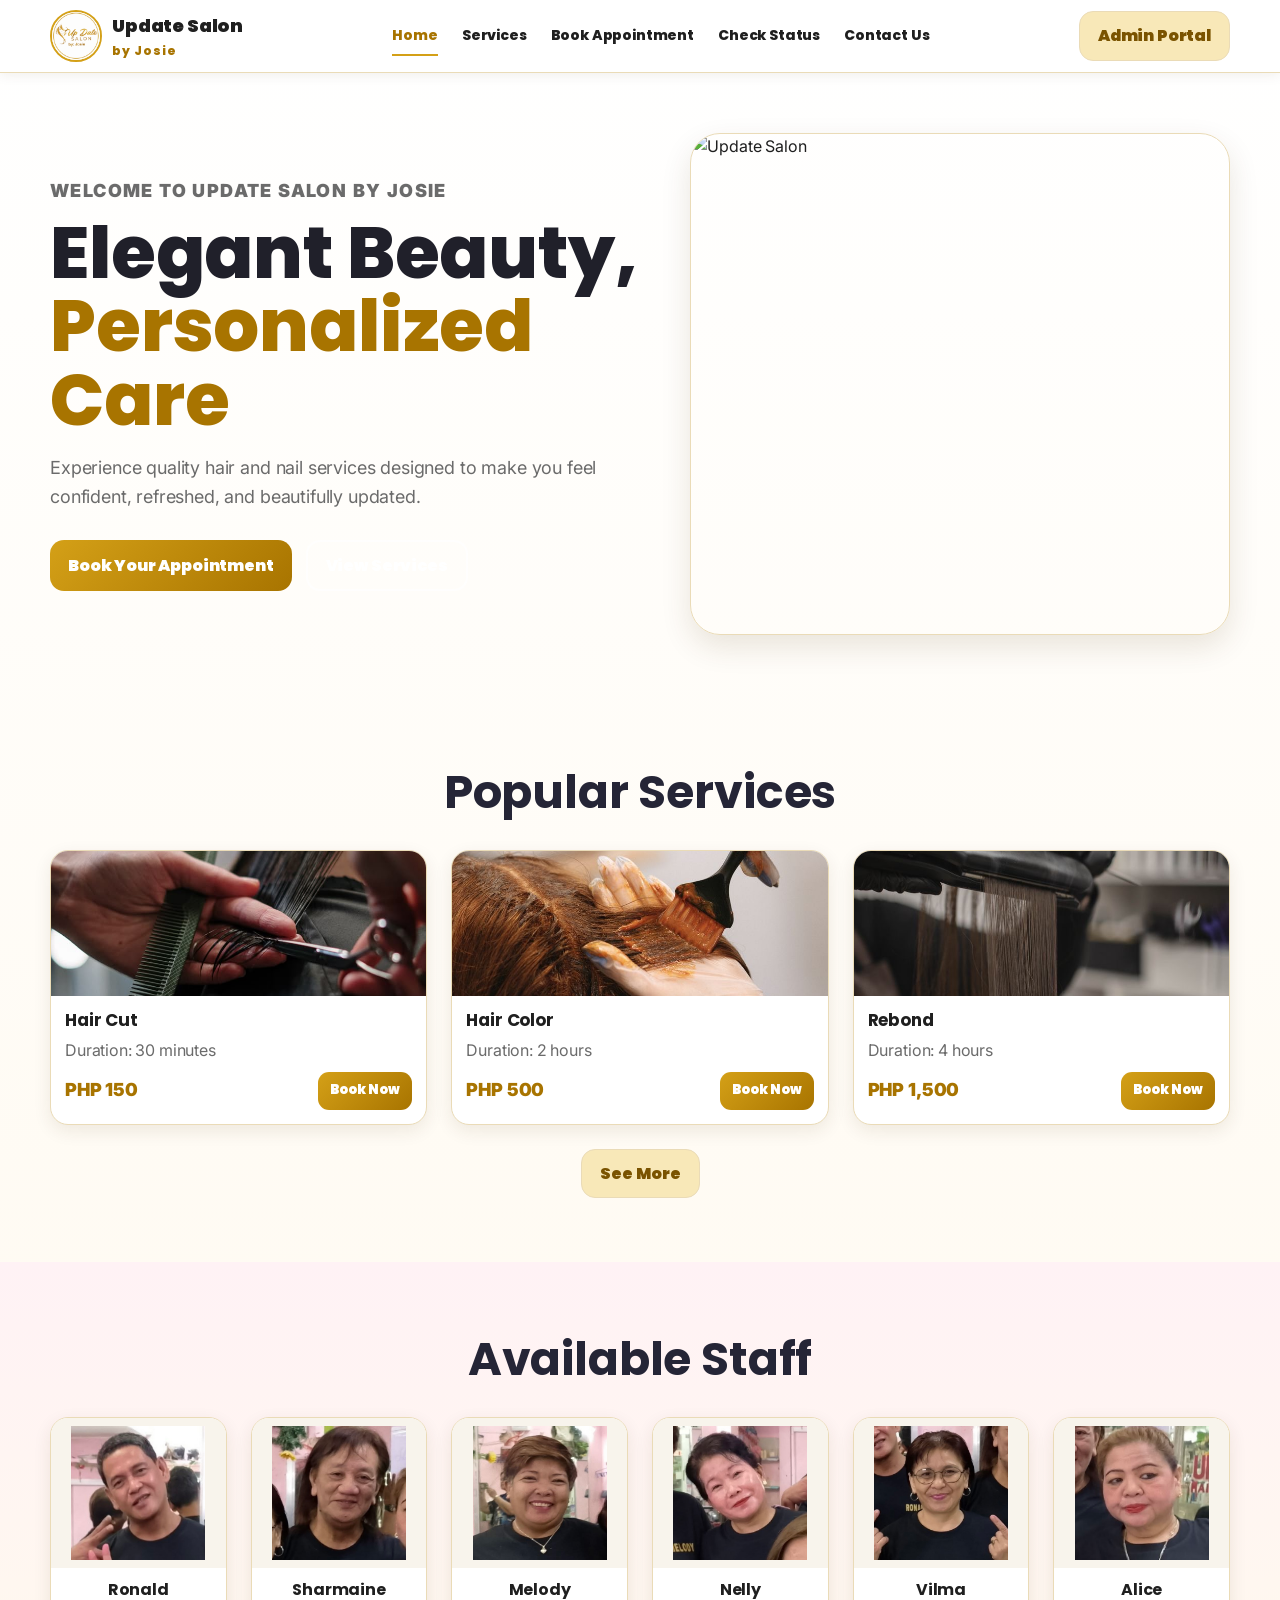
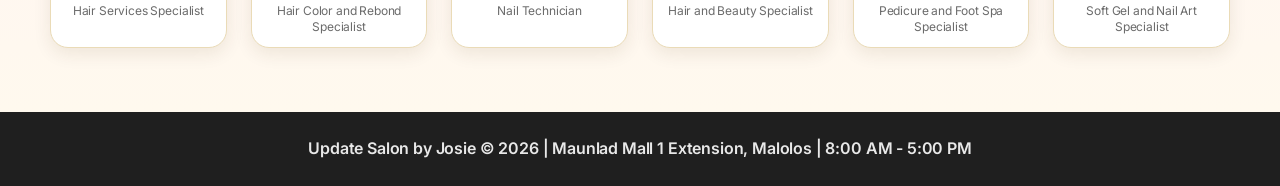
==== index.html @ e3f99de2 "Add appointment management and records management pages, implement service listing and booking funct" ====
<!DOCTYPE html>
<html lang="en">
<head>
    <meta charset="UTF-8">
    <meta name="viewport" content="width=device-width, initial-scale=1.0">
    <title>Home | UpdateSys</title>

    <link rel="preconnect" href="https://fonts.googleapis.com">
    <link rel="preconnect" href="https://fonts.gstatic.com" crossorigin>
    <link href="https://fonts.googleapis.com/css2?family=Inter:wght@400;500;600;700&family=Poppins:wght@500;600;700;800&display=swap" rel="stylesheet">
    <link rel="stylesheet" href="css/style.css">
</head>
<body data-page="home">

<header class="navbar">
    <div class="container nav-inner">
        <a class="brand" href="index.html">
            <img class="logo" src="images/logo.jpg" alt="Update Salon Logo">
            <span>Update Salon <small>by Josie</small></span>
        </a>

        <button class="menu-toggle" onclick="toggleMenu()">☰</button>

        <nav class="nav-links" id="mainNav">
            <a href="index.html" data-page="home">Home</a>
            <a href="services.html" data-page="services">Services</a>
            <a href="booking.html" data-page="booking">Book Appointment</a>
            <a href="check-status.html" data-page="status">Check Status</a>
            <a href="contact.html" data-page="contact">Contact Us</a>
            <a class="admin-mobile" href="admin-login.html">Admin Portal</a>
        </nav>

        <div class="nav-actions">
            <a class="btn btn-light" href="admin-login.html">Admin Portal</a>
        </div>
    </div>
</header>


<section class="hero">
    <div class="container hero-grid">
        <div class="hero-content">
            <p class="eyebrow">Welcome to Update Salon by Josie</p>
            <h1>Elegant Beauty, <span class="gold">Personalized Care</span></h1>
            <p>Experience quality hair and nail services designed to make you feel confident, refreshed, and beautifully updated.</p>
            <div class="hero-actions">
                <a class="btn btn-primary" href="booking.html">Book Your Appointment</a>
                <a class="btn btn-outline" href="services.html">View Services</a>
            </div>
        </div>
        <div class="hero-image-wrap">
            <img class="hero-img" src="images/salon.jpg" alt="Update Salon">
        </div>
    </div>
</section>

<section class="section">
    <div class="container">
        <div class="section-title">
            <span>What We Offer</span>
            <h2>Popular Services</h2>
        </div>
        <div id="homeServices" class="grid grid-3"></div>
        <div class="center-actions">
            <button type="button" id="homeServicesToggle" class="btn btn-light" onclick="toggleHomeServices()">See More</button>
        </div>
    </div>
</section>

<section class="section soft-bg">
    <div class="container">
        <div class="section-title">
            <span>Our Team</span>
            <h2>Available Staff</h2>
        </div>
        <div id="homeStaff" class="grid grid-3"></div>
    </div>
</section>


<footer class="footer">
    <div class="container footer-simple">
        <p>Update Salon by Josie &copy; 2026 | Maunlad Mall 1 Extension, Malolos | 8:00 AM - 5:00 PM</p>
    </div>
</footer>

<script src="js/app.js"></script>
</body>
</html>
---- css/style.css ----
:root {
    --gold: #D4A017;
    --dark-gold: #A87400;
    --deep-gold: #7A5300;
    --light-gold: #F8E8B8;
    --cream: #FFF9EE;
    --blush: #FFF2F5;
    --rose: #B85C74;
    --white: #ffffff;
    --dark: #1f1f1f;
    --muted: #6b6b6b;
    --border: #eadbb7;
    --shadow: 0 12px 30px rgba(72, 47, 4, .12);
    --soft-shadow: 0 6px 18px rgba(72, 47, 4, .09);
    --pending-bg: #fff3cd;
    --pending-text: #856404;
    --approved-bg: #d4edda;
    --approved-text: #155724;
    --cancelled-bg: #f8d7da;
    --cancelled-text: #721c24;
    --completed-bg: #d7ecff;
    --completed-text: #084298;
}

* {
    box-sizing: border-box;
    margin: 0;
    padding: 0;
}

html {
    scroll-behavior: smooth;
}

body {
    min-height: 100vh;
    font-family: "Segoe UI", Arial, sans-serif;
    color: var(--dark);
    background: linear-gradient(180deg, #fff 0%, var(--cream) 100%);
    line-height: 1.6;
    overflow-x: hidden;
}

a {
    color: inherit;
    text-decoration: none;
}

img {
    display: block;
    max-width: 100%;
}

button,
input,
select,
textarea {
    font: inherit;
}

button {
    cursor: pointer;
}

.container {
    width: min(1180px, calc(100% - 32px));
    margin: auto;
}

.narrow {
    width: min(780px, calc(100% - 32px));
}

.navbar {
    position: sticky;
    top: 0;
    z-index: 100;
    background: rgba(255, 255, 255, .97);
    border-bottom: 1px solid var(--border);
    box-shadow: 0 2px 12px rgba(72, 47, 4, .08);
    backdrop-filter: blur(8px);
}

.nav-inner {
    display: flex;
    align-items: center;
    justify-content: space-between;
    gap: 22px;
    padding: 10px 0;
}

.brand {
    display: flex;
    align-items: center;
    gap: 10px;
    font-weight: 900;
    font-size: 18px;
    color: var(--dark);
    min-width: max-content;
}

.logo {
    width: 52px;
    height: 52px;
    border-radius: 50%;
    object-fit: cover;
    border: 2px solid var(--gold);
    background: var(--white);
}

.brand small {
    display: block;
    color: var(--dark-gold);
    font-size: 12px;
    font-weight: 800;
    letter-spacing: 1px;
}

.nav-links {
    display: flex;
    align-items: center;
    justify-content: center;
    flex-wrap: wrap;
    gap: 24px;
    font-size: 14px;
    font-weight: 800;
}

.nav-links a {
    padding: 8px 0;
    border-bottom: 2px solid transparent;
}

.nav-links a.active,
.nav-links a:hover {
    color: var(--dark-gold);
    border-bottom-color: var(--gold);
}

.admin-mobile,
.menu-toggle {
    display: none;
}

.btn {
    display: inline-flex;
    align-items: center;
    justify-content: center;
    gap: 8px;
    min-height: 44px;
    border: none;
    border-radius: 14px;
    padding: 11px 18px;
    font-weight: 900;
    transition: .2s ease;
    white-space: nowrap;
}

.btn:hover {
    transform: translateY(-1px);
    box-shadow: var(--soft-shadow);
}

.btn-primary {
    color: var(--white);
    background: linear-gradient(135deg, var(--gold), var(--dark-gold));
}

.btn-light {
    color: var(--deep-gold);
    background: var(--light-gold);
    border: 1px solid var(--border);
}

.btn-outline {
    color: var(--white);
    background: transparent;
    border: 2px solid rgba(255,255,255,.75);
}

.full-btn {
    width: 100%;
}

.hero {
    padding: clamp(36px, 6vw, 60px) 0;
}

.hero-grid {
    display: grid;
    grid-template-columns: minmax(0, 1.05fr) minmax(320px, .95fr);
    align-items: center;
    gap: clamp(24px, 4vw, 44px);
}

.hero-content h1 {
    font-size: clamp(40px, 6vw, 72px);
    line-height: 1.02;
    margin: 10px 0 18px;
}

.gold {
    color: var(--dark-gold);
}

.hero-content p {
    color: var(--muted);
    font-size: clamp(16px, 2vw, 18px);
    max-width: 620px;
}

.hero-actions {
    margin-top: 28px;
    display: flex;
    flex-wrap: wrap;
    gap: 14px;
}

.hero-image-wrap {
    border-radius: 30px;
    overflow: hidden;
    box-shadow: var(--shadow);
    border: 1px solid var(--border);
}

.hero-img {
    width: 100%;
    height: clamp(280px, 42vw, 500px);
    object-fit: cover;
}

.eyebrow {
    color: var(--dark-gold);
    font-weight: 900;
    text-transform: uppercase;
    letter-spacing: 1.4px;
    font-size: 13px;
}

.section {
    padding: clamp(42px, 6vw, 64px) 0;
}

.soft-bg {
    background: linear-gradient(180deg, var(--blush), var(--cream));
}

.section-title {
    text-align: center;
    margin-bottom: 32px;
}

.section-title.left {
    text-align: left;
}

.section-title.no-margin {
    margin-bottom: 18px;
}

.section-title h2,
.page-header h1 {
    font-size: clamp(30px, 4vw, 46px);
    line-height: 1.1;
    margin: 8px 0;
}

.section-title p,
.page-header p,
.muted {
    color: var(--muted);
}

.page-header {
    padding: clamp(38px, 6vw, 58px) 0;
    background: linear-gradient(135deg, var(--cream), var(--light-gold));
    border-bottom: 1px solid var(--border);
}

.grid {
    display: grid;
    gap: clamp(16px, 2.5vw, 24px);
}

.grid-3 {
    grid-template-columns: repeat(3, minmax(0, 1fr));
}

.grid-4 {
    grid-template-columns: repeat(4, minmax(0, 1fr));
}

.compact-grid {
    gap: 16px;
}

.card,
.service-card,
.staff-card {
    background: var(--white);
    border: 1px solid var(--border);
    border-radius: 24px;
    box-shadow: var(--soft-shadow);
}

.service-card,
.staff-card {
    overflow: hidden;
    display: flex;
    flex-direction: column;
    min-height: 100%;
}

.service-card img,
.staff-card img {
    width: 100%;
    height: clamp(180px, 24vw, 220px);
    object-fit: cover;
    background: #f5f5f5;
}

.staff-card img {
    height: clamp(210px, 28vw, 250px);
    object-position: center top;
}

.card-body {
    padding: 18px;
    display: flex;
    flex-direction: column;
    gap: 8px;
    flex: 1;
}

.card-body h3 {
    font-size: 20px;
    line-height: 1.2;
}

.price-row {
    display: flex;
    justify-content: space-between;
    align-items: center;
    gap: 12px;
    margin-top: auto;
}

.price {
    font-size: 22px;
    font-weight: 900;
    color: var(--dark-gold);
}

.center-actions {
    display: flex;
    justify-content: center;
    margin-top: 24px;
}

.tag {
    display: inline-flex;
    width: max-content;
    padding: 5px 10px;
    border-radius: 999px;
    font-size: 12px;
    font-weight: 800;
    color: var(--deep-gold);
    background: var(--light-gold);
}

.info-panel {
    display: flex;
    justify-content: space-between;
    align-items: center;
    gap: 24px;
    padding: 28px;
    border-radius: 26px;
    background: var(--white);
    box-shadow: var(--soft-shadow);
    border: 1px solid var(--border);
}

.footer {
    padding: 24px 0;
    color: #fff;
    background: #1f1f1f;
}

.footer-simple {
    text-align: center;
}

.footer-simple p {
    margin: 0;
    color: #e8e8e8;
    font-weight: 600;
}

.footer-grid {
    display: grid;
    grid-template-columns: repeat(auto-fit, minmax(min(100%, 210px), 1fr));
    gap: 24px;
}

.footer h2,
.footer h3 {
    margin-bottom: 10px;
}

.footer p,
.footer a {
    color: #e8e8e8;
}

.booking-layout {
    display: grid;
    grid-template-columns: 1fr;
    gap: 24px;
}

.booking-form {
    padding: clamp(18px, 3vw, 28px);
}

.form-step {
    padding: 24px 0;
    border-bottom: 1px solid var(--border);
}

.form-step:first-child {
    padding-top: 0;
}

.form-step:last-of-type {
    border-bottom: none;
}

.step-title {
    display: flex;
    gap: 14px;
    align-items: flex-start;
    margin-bottom: 18px;
}

.step-title span {
    display: grid;
    place-items: center;
    flex: 0 0 38px;
    width: 38px;
    height: 38px;
    color: #fff;
    font-weight: 900;
    border-radius: 50%;
    background: var(--dark-gold);
}

.step-title h2 {
    line-height: 1.2;
}

.step-title p {
    color: var(--muted);
}

.form-grid {
    display: grid;
    grid-template-columns: repeat(2, minmax(0, 1fr));
    gap: 18px;
}

.form-group {
    display: flex;
    flex-direction: column;
    gap: 7px;
    margin-bottom: 16px;
}

.form-group.full {
    grid-column: 1 / -1;
}

.sr-only-field {
    position: absolute;
    width: 1px;
    height: 1px;
    margin: -1px;
    padding: 0;
    overflow: hidden;
    clip: rect(0 0 0 0);
    white-space: nowrap;
    border: 0;
}

.service-form-grid {
    grid-template-columns: minmax(220px, 320px);
}

label {
    font-weight: 800;
}

input,
select,
textarea {
    width: 100%;
    border: 1px solid var(--border);
    border-radius: 14px;
    padding: 13px 14px;
    background: #fff;
    outline: none;
}

textarea {
    min-height: 130px;
    resize: vertical;
}

input:focus,
select:focus,
textarea:focus {
    border-color: var(--gold);
    box-shadow: 0 0 0 4px rgba(212, 160, 23, .18);
}

.staff-choice-header {
    display: flex;
    align-items: center;
    justify-content: space-between;
    gap: 16px;
    margin-bottom: 18px;
    padding: 14px;
    border-radius: 16px;
    background: var(--cream);
    border: 1px solid var(--border);
}

.staff-option {
    border: 2px solid transparent;
    transition: .2s ease;
    cursor: pointer;
}

.service-choice-grid {
    margin-top: 12px;
}

.service-option {
    border: 2px solid transparent;
    transition: .2s ease;
    cursor: pointer;
}

.service-option:hover,
.service-option.selected,
.staff-option:hover,
.staff-option.selected {
    border-color: var(--gold);
    transform: translateY(-2px);
}

.service-option.selected,
.staff-option.selected {
    box-shadow: 0 0 0 4px rgba(212, 160, 23, .16), var(--soft-shadow);
}

.staff-option .card-body {
    align-items: center;
    text-align: center;
}

.service-option img {
    height: 180px;
}

.staff-option img {
    height: 210px;
}

.payment-options {
    display: grid;
    grid-template-columns: repeat(2, minmax(0, 1fr));
    gap: 14px;
    margin-bottom: 18px;
}

.payment-card {
    display: flex;
    flex-direction: column;
    gap: 6px;
    padding: 18px;
    border: 1px solid var(--border);
    border-radius: 18px;
    background: var(--cream);
}

.payment-card span {
    font-size: 18px;
    font-weight: 900;
}

.payment-card small {
    color: var(--muted);
}

.upload-hint {
    color: var(--muted);
    font-size: 13px;
}

.payment-card:has(input:checked) {
    border-color: var(--gold);
    box-shadow: 0 0 0 4px rgba(212, 160, 23, .16);
    background: var(--white);
}

.gcash-reference[hidden] {
    display: none;
}

.proof-preview {
    margin-top: 20px;
}

.proof-grid {
    display: grid;
    grid-template-columns: repeat(auto-fit, minmax(min(100%, 180px), 1fr));
    gap: 14px;
    margin-top: 12px;
}

.proof-grid img {
    width: 100%;
    height: 220px;
    object-fit: cover;
    border-radius: 16px;
    border: 1px solid var(--border);
}

.summary-box {
    padding: 18px;
    border-radius: 18px;
    background: var(--cream);
    border: 1px solid var(--border);
}

.summary-row {
    display: flex;
    justify-content: space-between;
    gap: 14px;
    padding: 10px 0;
    border-bottom: 1px dashed var(--border);
}

.summary-row:last-child {
    border-bottom: none;
}

.form-actions {
    display: flex;
    justify-content: flex-end;
    gap: 12px;
    flex-wrap: wrap;
    margin-top: 20px;
}

.form-actions.center {
    justify-content: center;
}

.confirmation-card {
    padding: 36px;
    text-align: center;
}

.big-icon {
    width: 70px;
    height: 70px;
    margin: 0 auto 16px;
    display: grid;
    place-items: center;
    color: #fff;
    font-size: 38px;
    font-weight: 900;
    background: var(--dark-gold);
    border-radius: 50%;
}

.text-pending {
    color: var(--pending-text);
}

.contact-grid {
    display: grid;
    grid-template-columns: repeat(auto-fit, minmax(min(100%, 320px), 1fr));
    gap: 28px;
    align-items: start;
}

.contact-grid .card,
.table-wrap,
.admin-section,
.owner-card {
    padding: 24px;
}

.credentials-section {
    margin-bottom: 24px;
}

.credentials-form {
    margin-top: 18px;
}

.credentials-message {
    margin-right: auto;
    font-weight: 800;
}

.success-message {
    color: var(--approved-text);
}

.error-message {
    color: var(--cancelled-text);
}

.login-page {
    min-height: 100vh;
    display: grid;
    place-items: center;
    padding: 24px;
    background: linear-gradient(135deg, var(--cream), var(--light-gold));
}

.login-card {
    width: min(420px, 100%);
    padding: 32px;
    text-align: left;
}

.login-logo {
    width: 88px;
    height: 88px;
    border-radius: 50%;
    object-fit: cover;
    border: 2px solid var(--gold);
    margin: 0 auto 14px;
}

.login-card h1,
.login-card > p {
    text-align: center;
}

.login-home-btn {
    margin-top: 12px;
}

.small-text {
    font-size: 13px;
    margin-top: 14px;
}

.sidebar-layout {
    display: grid;
    grid-template-columns: minmax(240px, 280px) minmax(0, 1fr);
    min-height: 100vh;
}

.sidebar {
    position: sticky;
    top: 0;
    height: 100vh;
    padding: 24px;
    color: #fff;
    background: #1f1f1f;
    overflow-y: auto;
}

.admin-brand {
    color: #fff;
    margin-bottom: 28px;
}

.side-menu {
    display: flex;
    flex-direction: column;
    gap: 10px;
}

.side-menu a {
    padding: 13px 14px;
    border-radius: 14px;
    color: #eee;
    font-weight: 800;
}

.side-menu a:hover {
    color: #1f1f1f;
    background: var(--light-gold);
}

.admin-main {
    padding: clamp(20px, 3vw, 32px);
    overflow-x: hidden;
}

.admin-top {
    display: flex;
    justify-content: space-between;
    align-items: flex-start;
    gap: 24px;
    margin-bottom: 24px;
}

.dashboard-cards {
    display: grid;
    grid-template-columns: repeat(auto-fit, minmax(min(100%, 180px), 1fr));
    gap: 18px;
    margin-bottom: 24px;
}

.stat {
    padding: 22px;
}

.stat p {
    color: var(--muted);
    font-weight: 800;
}

.stat h3 {
    font-size: 34px;
    color: var(--dark-gold);
}

.payment-stat small {
    display: block;
    margin-top: 4px;
    color: var(--muted);
    font-weight: 700;
}

.tools-bar {
    display: flex;
    gap: 12px;
    align-items: center;
    flex-wrap: wrap;
    margin: 18px 0;
}

.tools-bar input,
.tools-bar select {
    max-width: 320px;
}

.status-legend {
    display: flex;
    flex-wrap: wrap;
    gap: 10px;
    margin-bottom: 16px;
}

.table-wrap {
    overflow-x: auto;
    margin-top: 22px;
    -webkit-overflow-scrolling: touch;
}

table {
    width: 100%;
    min-width: 850px;
    border-collapse: collapse;
    background: var(--white);
}

th,
td {
    padding: 14px;
    text-align: left;
    vertical-align: middle;
    border-bottom: 1px solid #eee;
}

th {
    color: var(--deep-gold);
    background: var(--cream);
    font-size: 14px;
    white-space: nowrap;
}

td {
    font-size: 14px;
}

.action-group {
    display: flex;
    flex-wrap: wrap;
    gap: 8px;
}

.mini-btn {
    border: none;
    padding: 8px 10px;
    border-radius: 10px;
    font-weight: 800;
    font-size: 12px;
}

.mini-btn.approve {
    color: var(--approved-text);
    background: var(--approved-bg);
}

.mini-btn.cancel {
    color: var(--cancelled-text);
    background: var(--cancelled-bg);
}

.mini-btn.complete {
    color: var(--completed-text);
    background: var(--completed-bg);
}

.mini-btn.delete {
    color: #fff;
    background: #333;
}

.status {
    display: inline-flex;
    align-items: center;
    justify-content: center;
    min-width: 92px;
    padding: 7px 12px;
    border-radius: 999px;
    font-weight: 900;
    font-size: 12px;
    white-space: nowrap;
}

.status.pending {
    color: var(--pending-text);
    background: var(--pending-bg);
}

.status.approved {
    color: var(--approved-text);
    background: var(--approved-bg);
}

.status.cancelled {
    color: var(--cancelled-text);
    background: var(--cancelled-bg);
}

.status.completed {
    color: var(--completed-text);
    background: var(--completed-bg);
}

.proof-thumb {
    width: 70px;
    height: 70px;
    border-radius: 12px;
    object-fit: cover;
    border: 1px solid var(--border);
}

.proof-preview-button {
    border: none;
    padding: 0;
    background: transparent;
    border-radius: 12px;
}

.proof-preview-button:hover .proof-thumb {
    border-color: var(--gold);
    box-shadow: 0 0 0 4px rgba(212, 160, 23, .16);
}

.proof-file-link {
    display: inline-flex;
    align-items: center;
    min-height: 34px;
    padding: 7px 10px;
    border-radius: 10px;
    color: var(--deep-gold);
    background: var(--light-gold);
    border: 1px solid var(--border);
    font-weight: 900;
    font-size: 12px;
}

.modal-open {
    overflow: hidden;
}

.modal-overlay {
    position: fixed;
    inset: 0;
    z-index: 1000;
    display: grid;
    place-items: center;
    padding: 24px;
    background: rgba(31, 31, 31, .72);
}

.modal-overlay[hidden] {
    display: none;
}

.modal-content {
    width: min(900px, 96vw);
    max-height: 92vh;
    overflow: hidden;
    border-radius: 18px;
    background: var(--white);
    border: 1px solid var(--border);
    box-shadow: var(--shadow);
}

.modal-header {
    display: flex;
    justify-content: space-between;
    gap: 18px;
    align-items: flex-start;
    padding: 18px 20px;
    border-bottom: 1px solid var(--border);
}

.modal-header h2 {
    line-height: 1.2;
}

.modal-close {
    display: grid;
    place-items: center;
    flex: 0 0 40px;
    width: 40px;
    height: 40px;
    border: 1px solid var(--border);
    border-radius: 50%;
    color: var(--deep-gold);
    background: var(--light-gold);
    font-size: 26px;
    line-height: 1;
}

.proof-modal-image {
    width: 100%;
    max-height: calc(92vh - 96px);
    object-fit: contain;
    background: #f5f5f5;
}

.empty-state {
    color: var(--muted);
    text-align: center;
    padding: 28px !important;
}

@media (max-width: 1024px) {
    .grid-4 {
        grid-template-columns: repeat(2, minmax(0, 1fr));
    }

    .grid-3 {
        grid-template-columns: repeat(2, minmax(0, 1fr));
    }

    .hero-grid,
    .contact-grid {
        grid-template-columns: 1fr;
    }

    .hero-img {
        height: 360px;
    }

    .sidebar-layout {
        grid-template-columns: 1fr;
    }

    .sidebar {
        position: static;
        height: auto;
    }

    .side-menu {
        flex-direction: row;
        flex-wrap: wrap;
    }
}

@media (max-width: 760px) {
    .container,
    .narrow {
        width: min(100% - 24px, 1180px);
    }

    .nav-inner {
        align-items: flex-start;
    }

    .menu-toggle {
        display: inline-flex;
        border: none;
        background: var(--light-gold);
        color: var(--deep-gold);
        padding: 10px 13px;
        border-radius: 12px;
        font-weight: 900;
        margin-left: auto;
    }

    .nav-links {
        display: none;
        position: absolute;
        left: 4%;
        right: 4%;
        top: 74px;
        flex-direction: column;
        align-items: stretch;
        padding: 18px;
        border: 1px solid var(--border);
        border-radius: 18px;
        background: var(--white);
        box-shadow: var(--shadow);
    }

    .nav-links.open {
        display: flex;
    }

    .nav-actions {
        display: none;
    }

    .admin-mobile {
        display: block;
    }

    .hero {
        padding: 36px 0;
    }

    .section {
        padding: 42px 0;
    }

    .grid-4,
    .grid-3,
    .dashboard-cards,
    .form-grid,
    .payment-options,
    .proof-grid,
    .footer-grid {
        grid-template-columns: 1fr;
    }

    .booking-form,
    .card,
    .admin-section {
        border-radius: 18px;
    }

    .staff-choice-header,
    .admin-top,
    .info-panel {
        flex-direction: column;
        align-items: stretch;
    }

    .tools-bar input,
    .tools-bar select,
    .tools-bar button {
        max-width: none;
        width: 100%;
    }

    .admin-main {
        padding: 20px;
    }

    .hero-content h1 {
        font-size: 40px;
    }

    .hero-img {
        height: 280px;
    }

    .price-row,
    .summary-row {
        align-items: flex-start;
        flex-direction: column;
        gap: 6px;
    }

    .summary-row span {
        width: 100%;
        overflow-wrap: anywhere;
    }

    .modal-overlay {
        padding: 12px;
    }

    .modal-content {
        width: 100%;
        max-height: 94vh;
        border-radius: 14px;
    }

    .modal-header {
        padding: 14px;
    }

    .proof-modal-image {
        max-height: calc(94vh - 94px);
    }
}

@media (max-width: 420px) {
    .container,
    .narrow {
        width: min(100% - 18px, 1180px);
    }

    .brand {
        min-width: 0;
        font-size: 15px;
    }

    .logo {
        width: 44px;
        height: 44px;
    }

    .btn,
    .form-actions .btn,
    .hero-actions .btn {
        width: 100%;
        white-space: normal;
    }

    .hero-content h1 {
        font-size: 34px;
    }

    .page-header h1,
    .section-title h2 {
        font-size: 28px;
    }

    .step-title {
        gap: 10px;
    }

    .step-title span {
        flex-basis: 34px;
        width: 34px;
        height: 34px;
    }

    .table-wrap,
    .admin-section,
    .owner-card,
    .contact-grid .card {
        padding: 16px;
    }

    th,
    td {
        padding: 10px;
    }
}

@media print {
    .sidebar,
    .navbar,
    .btn,
    .tools-bar {
        display: none !important;
    }

    .sidebar-layout {
        display: block;
    }

    .admin-main {
        padding: 0;
    }
}


/* Updated booking staff cards: smaller cards with full image fit */
#bookingStaffCards.grid-3 {
    grid-template-columns: repeat(auto-fit, minmax(150px, 1fr));
}

#bookingStaffCards .staff-option {
    border-radius: 18px;
}

#bookingStaffCards .staff-option img {
    height: 150px;
    object-fit: contain;
    object-position: center;
    padding: 8px;
    background: #f8f4ec;
}

#bookingStaffCards .staff-option .card-body {
    padding: 12px;
    gap: 5px;
}

#bookingStaffCards .staff-option h3 {
    font-size: 17px;
}

#bookingStaffCards .staff-option p {
    font-size: 13px;
}

/* Updated payment method cards: clickable cards, no radio button */
.payment-card {
    text-align: left;
    cursor: pointer;
    color: inherit;
    font: inherit;
    appearance: none;
}

.payment-card:hover,
.payment-card.selected {
    border-color: var(--gold);
    box-shadow: 0 0 0 4px rgba(212, 160, 23, .16);
    background: var(--white);
    transform: translateY(-1px);
}

.payment-card.selected span::after {
    content: "  Selected";
    font-size: 12px;
    color: var(--deep-gold);
}

.status-check-form {
    padding: 22px;
    margin-bottom: 18px;
}

.status-result {
    display: grid;
    gap: 16px;
}

.appointment-summary-card {
    padding: 22px;
}

.report-actions {
    justify-content: flex-end;
    margin: 18px 0;
}

.report-cards {
    margin-top: 18px;
}

.report-table-wrap {
    margin-top: 20px;
}

/* Final revision: cleaner typography, lighter admin pages, compact owner card */
body {
    font-family: 'Inter', 'Segoe UI', Arial, sans-serif;
    letter-spacing: -0.01em;
}

h1, h2, h3, h4, h5, h6,
.brand,
.btn,
.side-menu a,
.nav-links a,
th,
.status,
.mini-btn {
    font-family: 'Poppins', 'Segoe UI', Arial, sans-serif;
}

h1 {
    font-size: clamp(34px, 4vw, 46px);
    font-weight: 800;
    line-height: 1.08;
    color: #20202a;
}

h2 {
    font-weight: 700;
    color: #252536;
}

.clean-page-header {
    padding: 34px 0;
}

.clean-page-header h1 {
    margin: 0;
}

.page-instruction {
    display: block !important;
    max-width: 680px;
    margin-top: 12px;
    color: var(--muted);
    font-size: 16px;
}

.step-title p,
.section-title span,
.section-title p,
.page-header .eyebrow,
.page-header p {
    display: none;
}

.step-title {
    align-items: center;
}

.step-title h2 {
    margin: 0;
}

.admin-main {
    padding: 28px;
}

.compact-admin-top {
    align-items: center;
    margin-bottom: 20px;
}

.compact-owner-card,
.owner-card {
    width: auto;
    min-width: 210px;
    max-width: 235px;
    min-height: 58px;
    padding: 12px 16px;
    border-radius: 16px;
    box-shadow: var(--soft-shadow);
}

.owner-card b {
    display: block;
    font-size: 13px;
    line-height: 1.2;
}

.owner-card p {
    margin: 2px 0 0;
    font-size: 13px;
    line-height: 1.25;
}

.admin-section {
    margin-bottom: 22px;
}

.appointment-management-card {
    padding-top: 20px;
}

.tools-bar {
    margin: 0 0 22px;
}

.tools-bar input {
    width: min(100%, 280px);
}

.tools-bar select {
    width: min(100%, 230px);
}

.table-wrap {
    margin-top: 14px;
}

th, td {
    padding: 13px 12px;
}

tbody tr:nth-child(even) {
    background: #fffdf8;
}

.proof-thumb {
    width: 66px;
    height: 66px;
    object-fit: cover;
}

.action-group {
    gap: 7px;
}

.mini-btn {
    padding: 7px 10px;
    font-size: 12px;
    border-radius: 10px;
}

.status {
    min-width: 84px;
    padding: 6px 12px;
    font-size: 11px;
}

#bookingStaffCards {
    grid-template-columns: repeat(auto-fit, minmax(150px, 1fr));
}

#bookingStaffCards .staff-option {
    border-radius: 18px;
}

#bookingStaffCards .staff-option img {
    height: 140px;
    object-fit: contain;
    object-position: center;
    padding: 8px;
    background: #f8f4ec;
}

#bookingStaffCards .staff-option .card-body {
    padding: 11px;
    gap: 4px;
}

#bookingStaffCards .staff-option h3 {
    font-size: 16px;
}

#bookingStaffCards .staff-option p {
    font-size: 12px;
    line-height: 1.35;
}

#homeServices.grid-3 {
    grid-template-columns: repeat(auto-fit, minmax(210px, 1fr));
}

#homeServices .service-card {
    border-radius: 18px;
}

#homeServices .service-card img {
    height: 145px;
}

#homeServices .card-body {
    padding: 14px;
}

#homeServices .card-body h3 {
    font-size: 17px;
}

#homeServices .price {
    font-size: 18px;
}

#homeServices .btn {
    min-height: 38px;
    padding: 8px 12px;
    border-radius: 11px;
    font-size: 13px;
}

#homeStaff.grid-3 {
    grid-template-columns: repeat(auto-fit, minmax(150px, 1fr));
}

#homeStaff .staff-card {
    border-radius: 18px;
}

#homeStaff .staff-card img {
    height: 150px;
    object-fit: contain;
    object-position: center;
    padding: 8px;
    background: #f8f4ec;
}

#homeStaff .staff-card .card-body {
    align-items: center;
    gap: 4px;
    padding: 12px;
    text-align: center;
}

#homeStaff .staff-card h3 {
    font-size: 16px;
}

#homeStaff .staff-card p {
    font-size: 12px;
    line-height: 1.35;
}

.payment-card {
    text-align: left;
    cursor: pointer;
    color: inherit;
    font: inherit;
    appearance: none;
    border: 2px solid var(--border);
}

.payment-card:hover,
.payment-card.selected {
    border-color: var(--gold);
    box-shadow: 0 0 0 4px rgba(212, 160, 23, .16);
    background: var(--white);
    transform: translateY(-1px);
}

.payment-card.selected span::after {
    content: "  Selected";
    font-size: 12px;
    color: var(--deep-gold);
}

.gcash-details {
    margin: 16px 0;
    padding: 16px;
    border-radius: 16px;
    background: var(--cream);
    border: 1px solid var(--border);
}

.gcash-details[hidden] {
    display: none;
}

.gcash-details h3 {
    font-size: 17px;
    margin-bottom: 6px;
}

.gcash-details p {
    margin: 3px 0;
}

.status-check-form {
    max-width: 900px;
}

.salon-info-card {
    position: relative;
    overflow: hidden;
    padding: 28px;
    background: linear-gradient(145deg, #fff, #fff8e8);
}

.salon-info-card::before {
    content: "";
    position: absolute;
    inset: 0 0 auto;
    height: 6px;
    background: linear-gradient(90deg, var(--gold), var(--rose));
}

.info-kicker {
    display: inline-flex;
    margin-bottom: 8px;
    color: var(--deep-gold);
    font-size: 12px;
    font-weight: 900;
    letter-spacing: .8px;
    text-transform: uppercase;
}

.salon-info-card h2 {
    margin-bottom: 18px;
}

.info-list {
    display: grid;
    gap: 14px;
}

.info-item {
    display: grid;
    grid-template-columns: 44px 1fr;
    gap: 14px;
    align-items: start;
    padding: 15px;
    border: 1px solid rgba(212, 160, 23, .28);
    border-radius: 18px;
    background: rgba(255, 255, 255, .78);
}

.info-icon {
    display: grid;
    place-items: center;
    width: 44px;
    height: 44px;
    border-radius: 14px;
    color: var(--deep-gold);
    background: var(--light-gold);
    border: 1px solid var(--border);
    font-family: 'Poppins', 'Segoe UI', Arial, sans-serif;
    font-size: 12px;
    font-weight: 900;
}

.info-item b {
    display: block;
    margin-bottom: 3px;
    color: #252536;
}

.info-item p {
    margin: 0;
    color: var(--muted);
}

.info-item a {
    color: var(--deep-gold);
    font-weight: 900;
    text-decoration: underline;
    text-underline-offset: 3px;
}

.side-menu a.active {
    color: var(--gold);
    background: rgba(255,255,255,.08);
}

@media (max-width: 800px) {
    .admin-top {
        flex-direction: column;
    }
    .owner-card {
        max-width: 100%;
    }
    .payment-options {
        grid-template-columns: 1fr;
    }
}
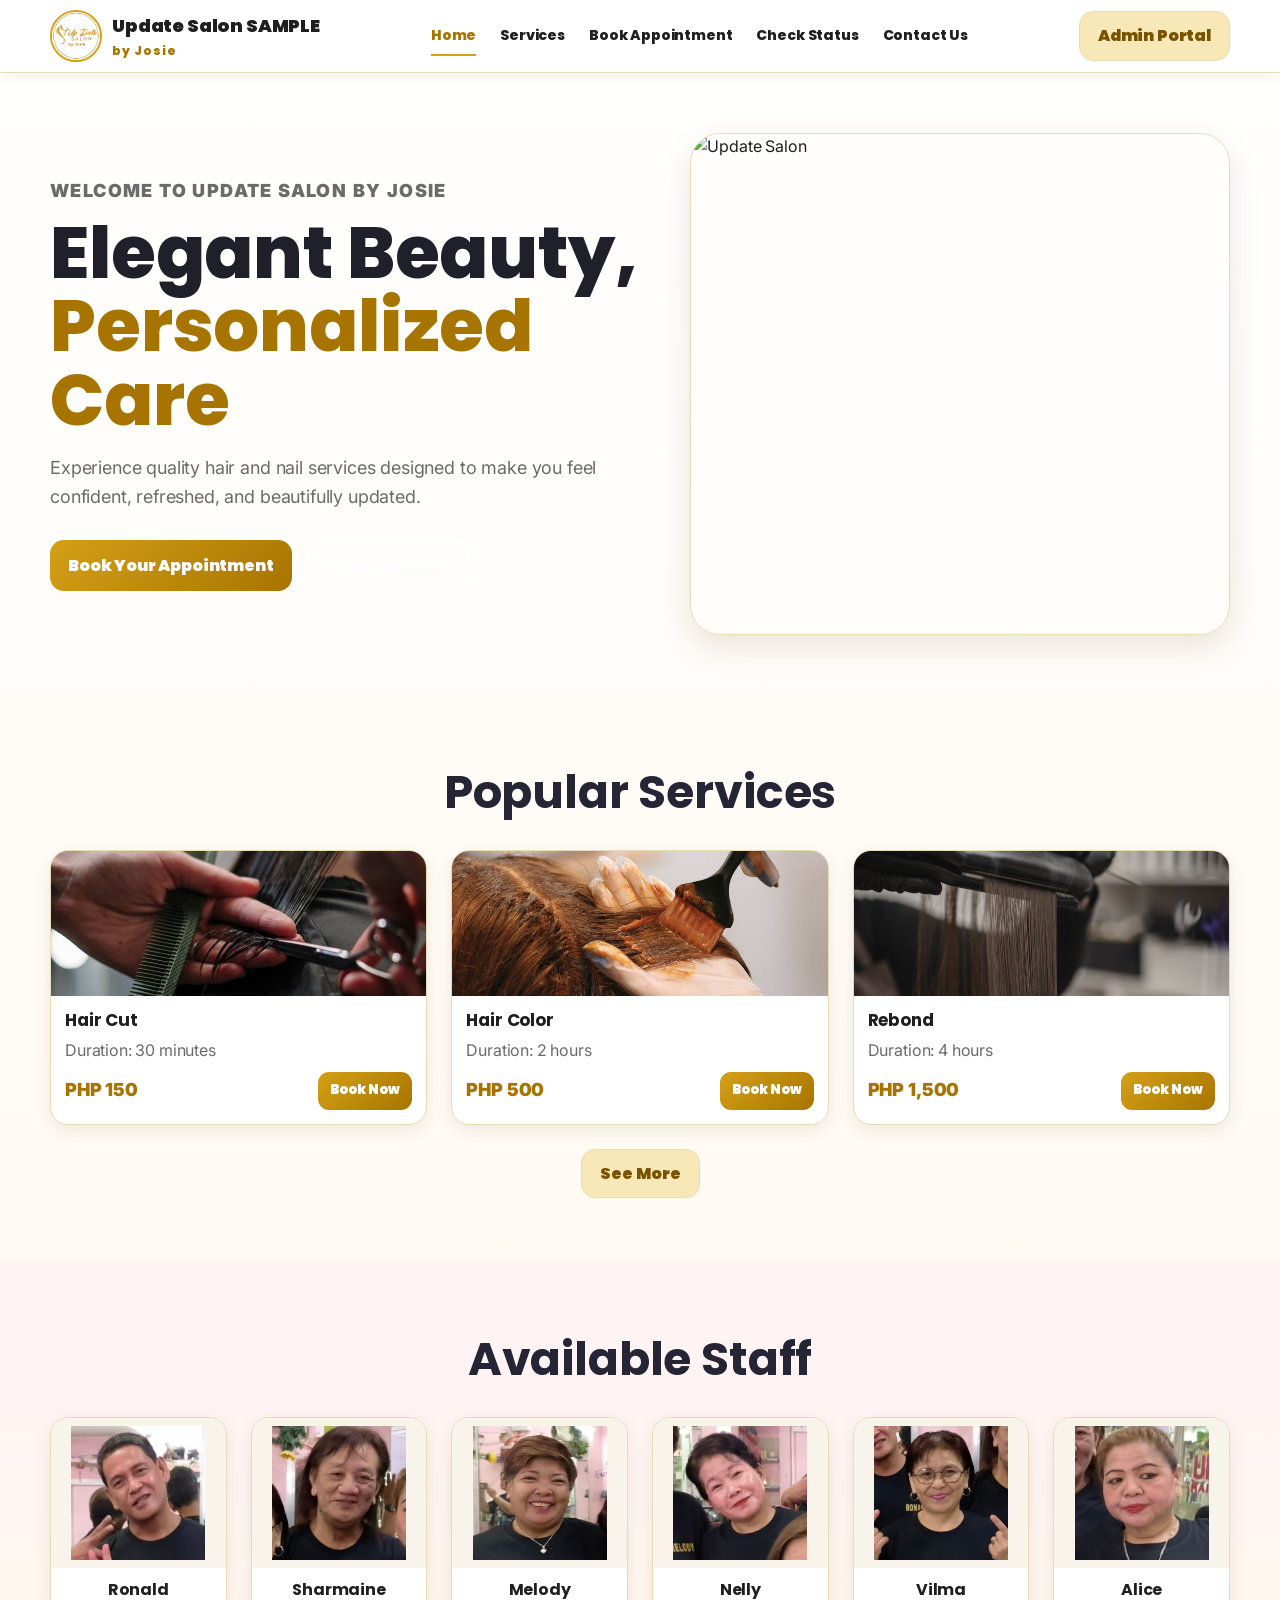
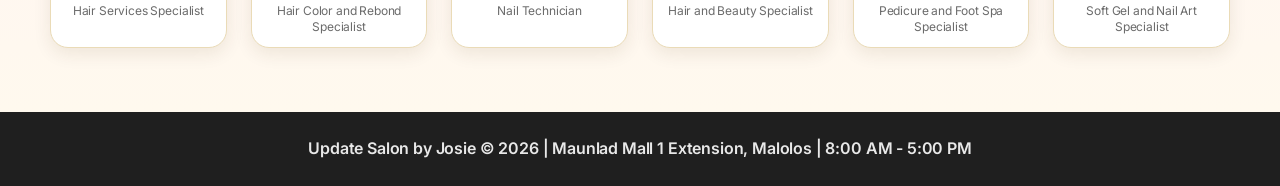
==== commit 39decf09: "Update logo text to include 'SAMPLE' for branding clarity" ====
--- a/index.html
+++ b/index.html
@@ -16,7 +16,7 @@
     <div class="container nav-inner">
         <a class="brand" href="index.html">
             <img class="logo" src="images/logo.jpg" alt="Update Salon Logo">
-            <span>Update Salon <small>by Josie</small></span>
+            <span>Update Salon SAMPLE <small>by Josie</small></span>
         </a>
 
         <button class="menu-toggle" onclick="toggleMenu()">☰</button>
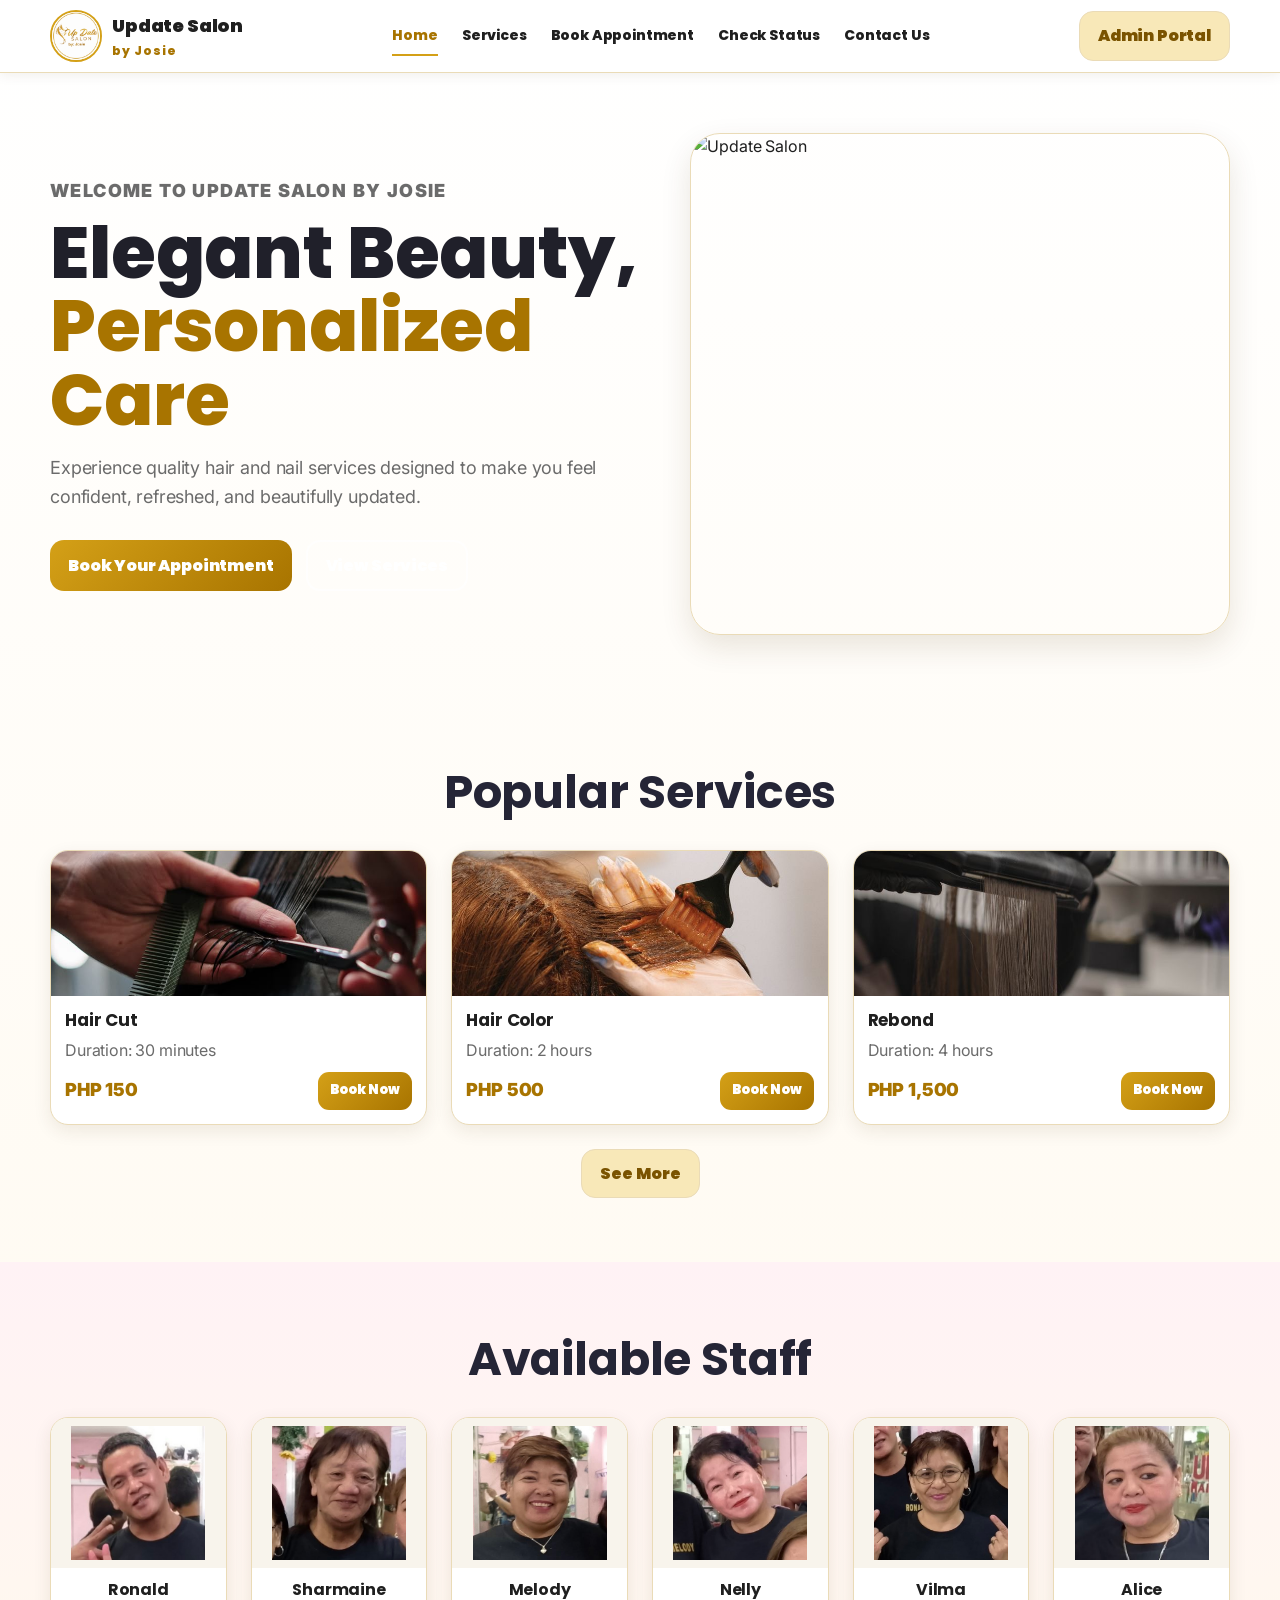
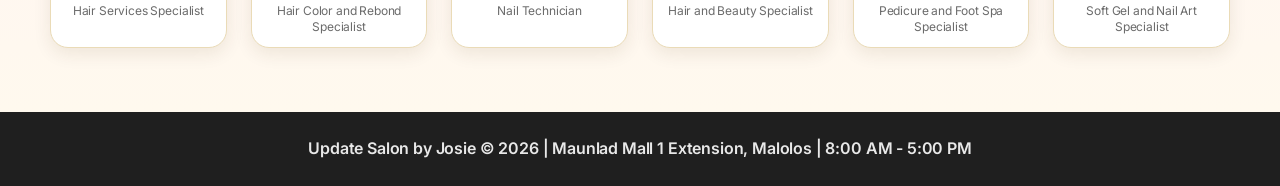
==== commit 0596c0da: "Fix spacing in header brand text" ====
--- a/index.html
+++ b/index.html
@@ -16,7 +16,7 @@
     <div class="container nav-inner">
         <a class="brand" href="index.html">
             <img class="logo" src="images/logo.jpg" alt="Update Salon Logo">
-            <span>Update Salon SAMPLE <small>by Josie</small></span>
+            <span>Update Salon<small>by Josie</small></span>
         </a>
 
         <button class="menu-toggle" onclick="toggleMenu()">☰</button>
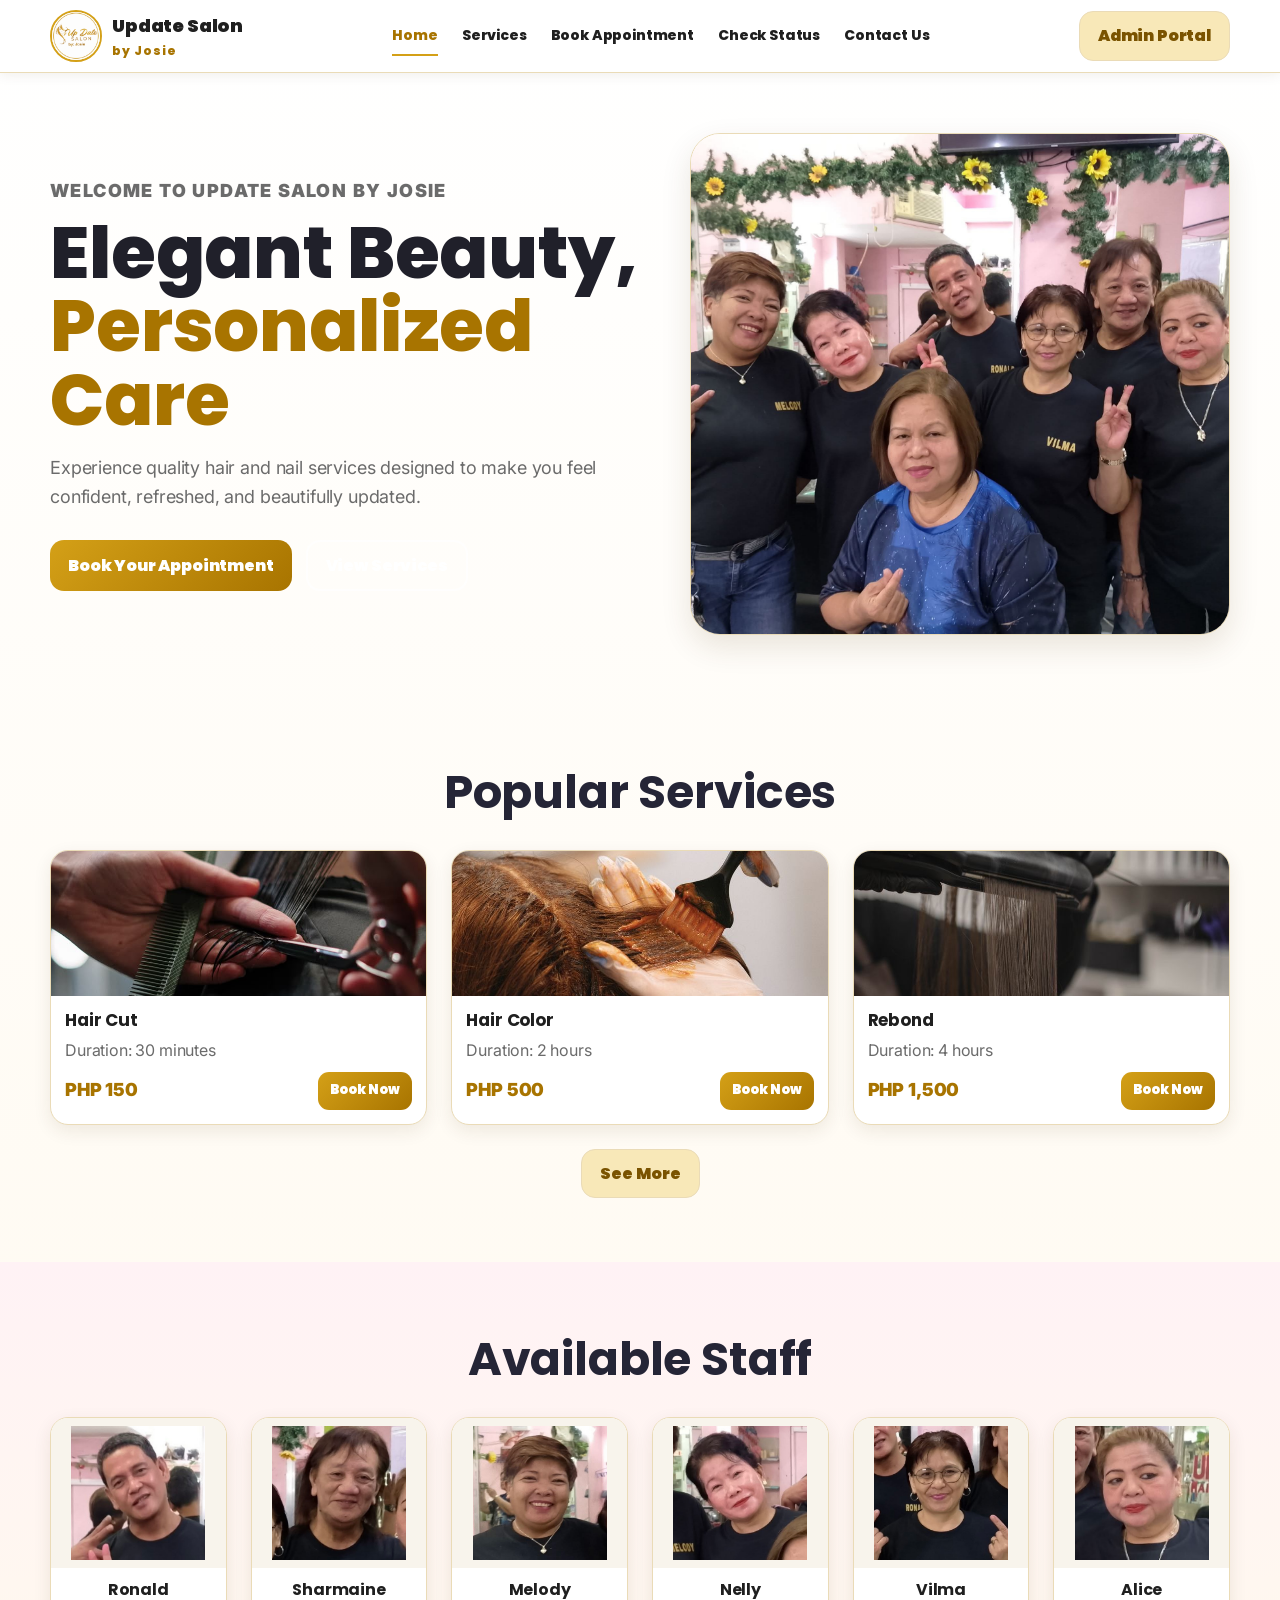
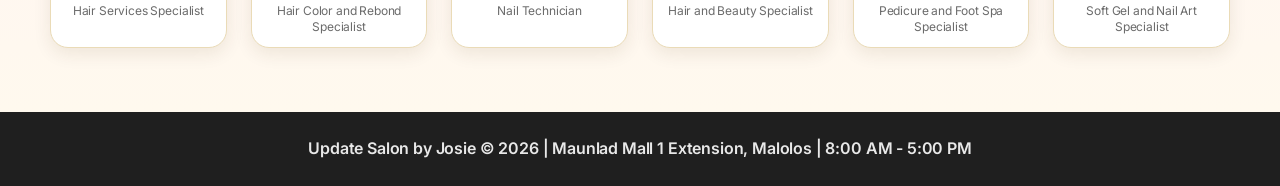
==== commit eb6fe907: "Fix: Change salon.jpg to salon.JPG to match actual filename (case-sensitive)" ====
--- a/index.html
+++ b/index.html
@@ -49,7 +49,7 @@
             </div>
         </div>
         <div class="hero-image-wrap">
-            <img class="hero-img" src="images/salon.jpg" alt="Update Salon">
+            <img class="hero-img" src="images/salon.JPG" alt="Update Salon">
         </div>
     </div>
 </section>
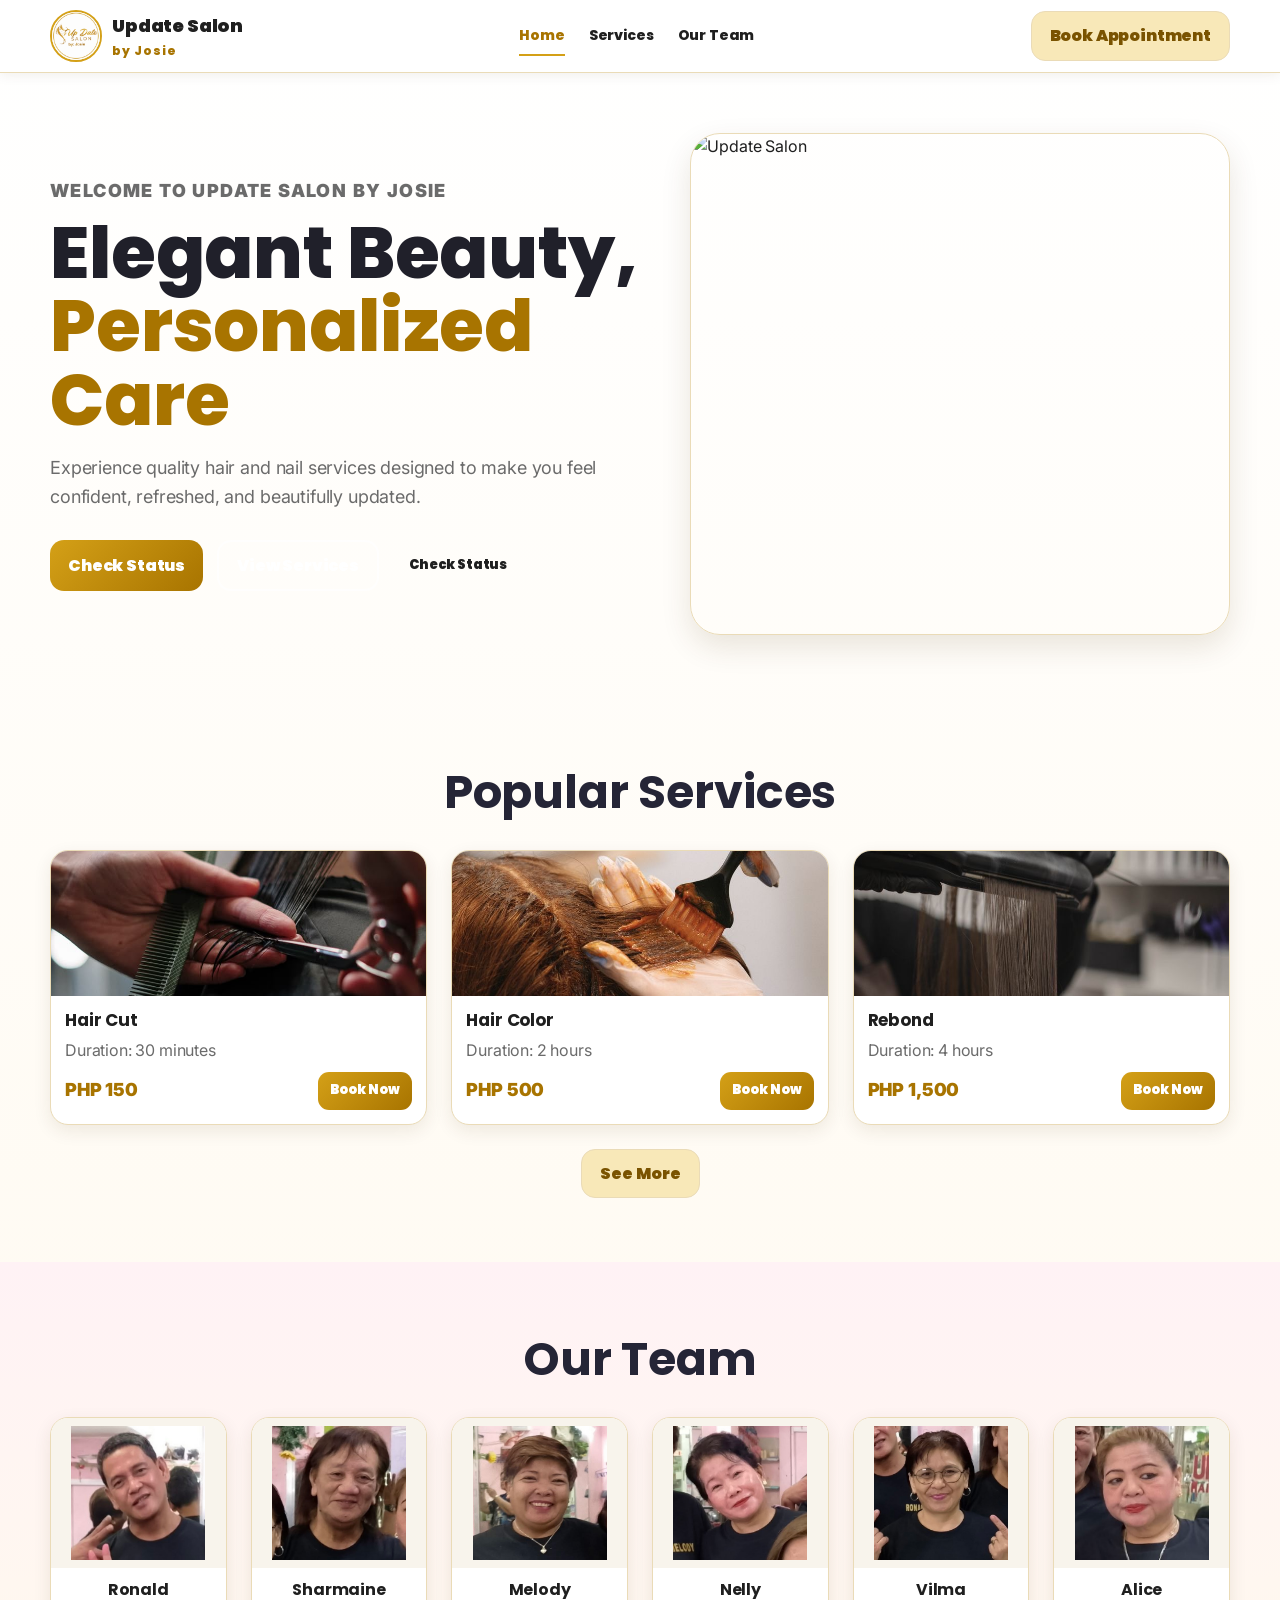
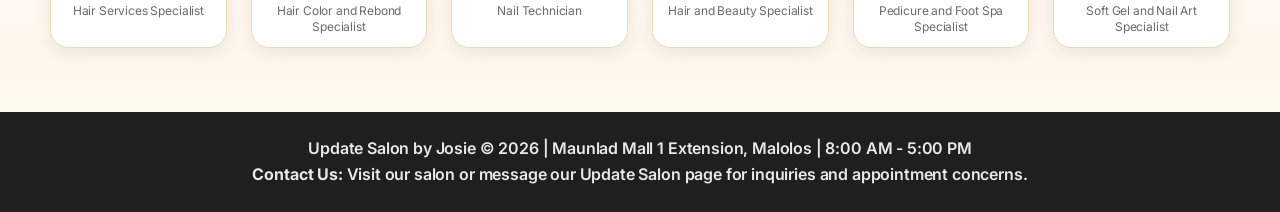
==== commit c9ba5fe2: "Add files via upload" ====
--- a/index.html
+++ b/index.html
@@ -16,22 +16,19 @@
     <div class="container nav-inner">
         <a class="brand" href="index.html">
             <img class="logo" src="images/logo.jpg" alt="Update Salon Logo">
-            <span>Update Salon<small>by Josie</small></span>
+            <span>Update Salon <small>by Josie</small></span>
         </a>
 
         <button class="menu-toggle" onclick="toggleMenu()">☰</button>
 
         <nav class="nav-links" id="mainNav">
             <a href="index.html" data-page="home">Home</a>
-            <a href="services.html" data-page="services">Services</a>
-            <a href="booking.html" data-page="booking">Book Appointment</a>
-            <a href="check-status.html" data-page="status">Check Status</a>
-            <a href="contact.html" data-page="contact">Contact Us</a>
-            <a class="admin-mobile" href="admin-login.html">Admin Portal</a>
-        </nav>
+            <a href="#servicesSection">Services</a>
+            <a href="#teamSection">Our Team</a>
+                    </nav>
 
         <div class="nav-actions">
-            <a class="btn btn-light" href="admin-login.html">Admin Portal</a>
+            <a class="btn btn-light" href="booking.html">Book Appointment</a>
         </div>
     </div>
 </header>
@@ -44,17 +41,18 @@
             <h1>Elegant Beauty, <span class="gold">Personalized Care</span></h1>
             <p>Experience quality hair and nail services designed to make you feel confident, refreshed, and beautifully updated.</p>
             <div class="hero-actions">
-                <a class="btn btn-primary" href="booking.html">Book Your Appointment</a>
-                <a class="btn btn-outline" href="services.html">View Services</a>
+                <a class="btn btn-primary" href="check-status.html">Check Status</a>
+                <a class="btn btn-outline" href="#servicesSection">View Services</a>
+                <a class="btn btn-status-small" href="check-status.html">Check Status</a>
             </div>
         </div>
         <div class="hero-image-wrap">
-            <img class="hero-img" src="images/salon.JPG" alt="Update Salon">
+            <img class="hero-img" src="images/salon.jpg" alt="Update Salon">
         </div>
     </div>
 </section>
 
-<section class="section">
+<section class="section" id="servicesSection">
     <div class="container">
         <div class="section-title">
             <span>What We Offer</span>
@@ -67,20 +65,21 @@
     </div>
 </section>
 
-<section class="section soft-bg">
+<section class="section soft-bg" id="teamSection">
     <div class="container">
         <div class="section-title">
-            <span>Our Team</span>
-            <h2>Available Staff</h2>
+            <span>Meet Our Team</span>
+            <h2>Our Team</h2>
         </div>
         <div id="homeStaff" class="grid grid-3"></div>
     </div>
 </section>
 
 
-<footer class="footer">
+<footer class="footer" id="contactFooter">
     <div class="container footer-simple">
         <p>Update Salon by Josie &copy; 2026 | Maunlad Mall 1 Extension, Malolos | 8:00 AM - 5:00 PM</p>
+        <p><b>Contact Us:</b> Visit our salon or message our <a href="https://www.facebook.com/share/18LYRwRerY/?mibextid=wwXIfr" target="_blank">Update Salon</a> page for inquiries and appointment concerns.</p>
     </div>
 </footer>
 
--- a/css/style.css
+++ b/css/style.css
@@ -1756,3 +1756,72 @@
         grid-template-columns: 1fr;
     }
 }
+
+/* Revision additions: small status button under hero and dashboard charts */
+.btn-status-small {
+    padding: 10px 16px;
+    min-height: 40px;
+    font-size: 13px;
+}
+
+.mini-btn.archive {
+    color: #fff;
+    background: #333;
+}
+
+.status.archived {
+    color: #fff;
+    background: #555;
+}
+
+.dashboard-chart-grid {
+    display: grid;
+    grid-template-columns: repeat(auto-fit, minmax(min(100%, 260px), 1fr));
+    gap: 18px;
+    margin-top: 18px;
+}
+
+.chart-card {
+    padding: 18px;
+    border: 1px solid var(--border);
+    border-radius: 18px;
+    background: #fffdf8;
+}
+
+.chart-card h3 {
+    margin-bottom: 14px;
+    color: var(--deep-gold);
+    font-size: 17px;
+}
+
+.simple-chart {
+    display: grid;
+    gap: 12px;
+}
+
+.chart-row {
+    display: grid;
+    grid-template-columns: minmax(90px, 1fr) 2fr auto;
+    gap: 10px;
+    align-items: center;
+}
+
+.chart-label,
+.chart-value {
+    font-size: 13px;
+    font-weight: 700;
+}
+
+.chart-track {
+    height: 14px;
+    overflow: hidden;
+    border-radius: 999px;
+    background: #efe7d6;
+}
+
+.chart-track span {
+    display: block;
+    height: 100%;
+    border-radius: inherit;
+    background: linear-gradient(90deg, var(--gold), var(--deep-gold));
+}
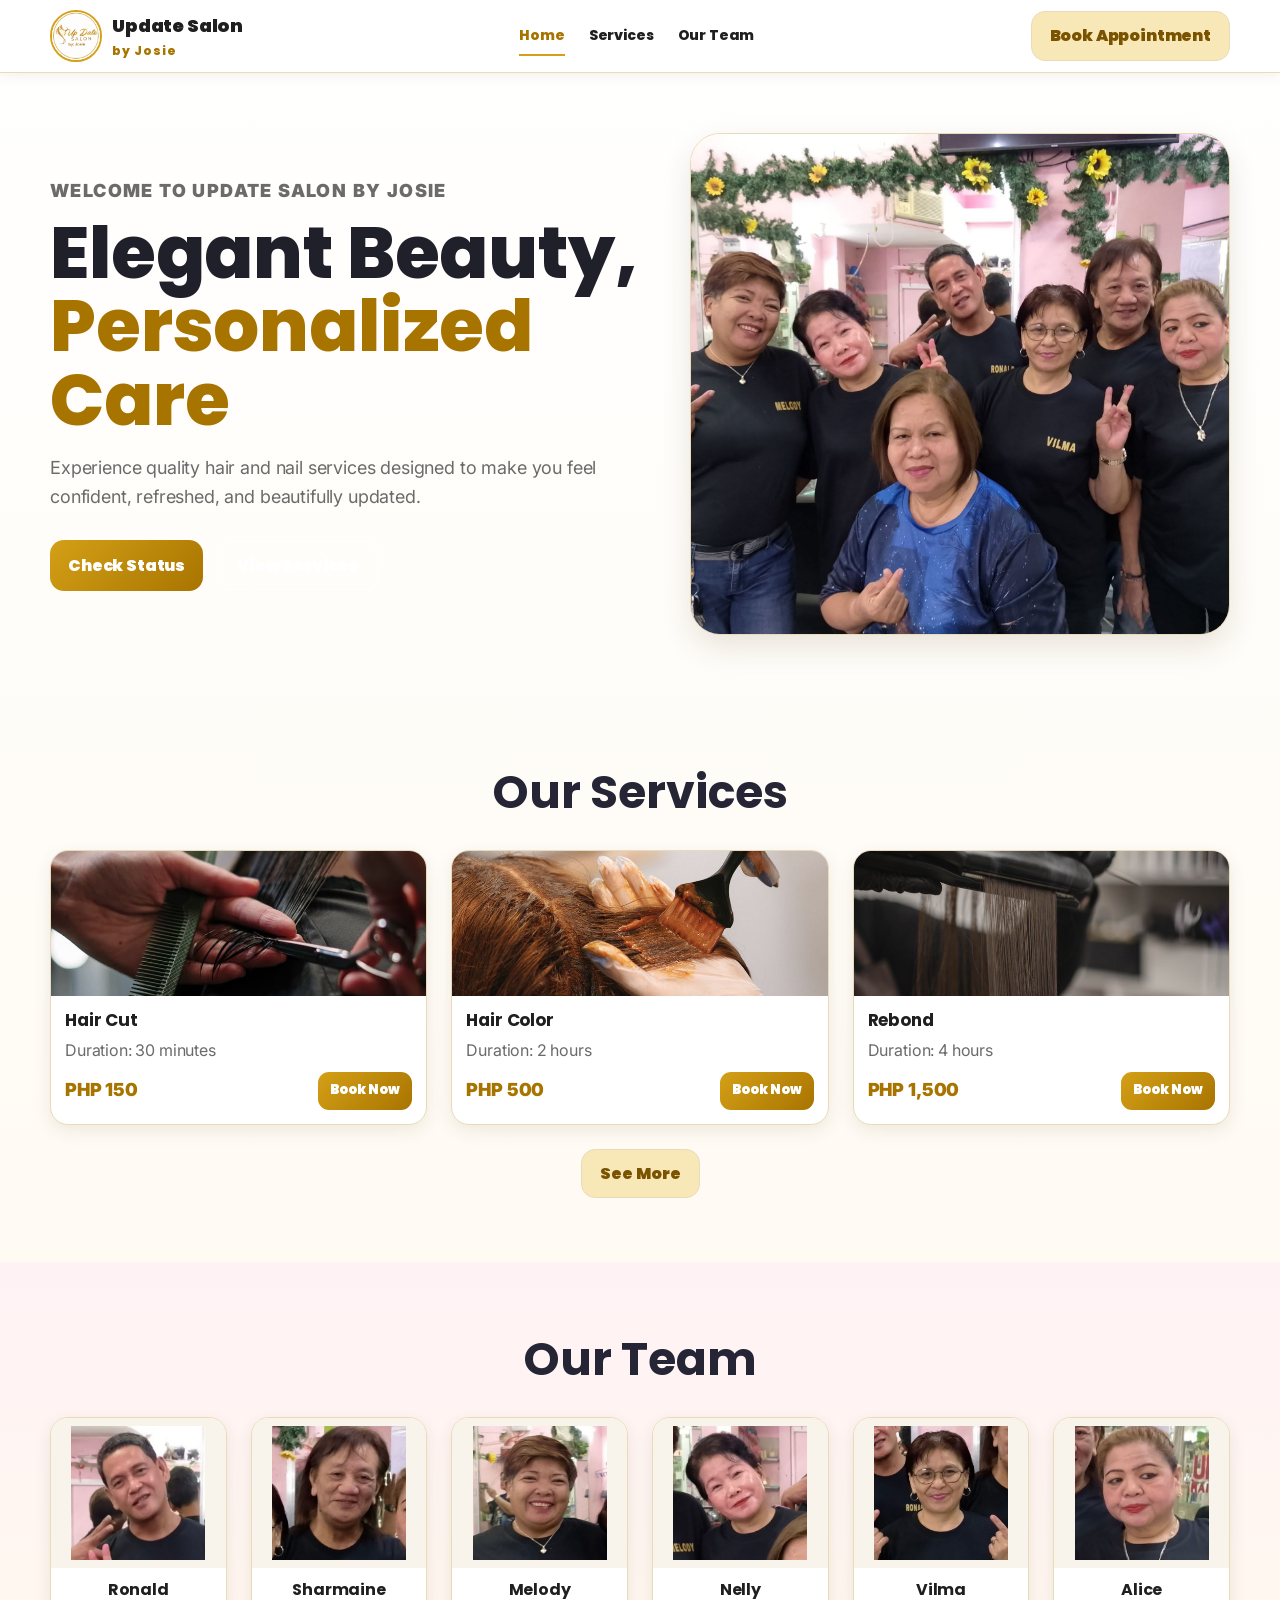
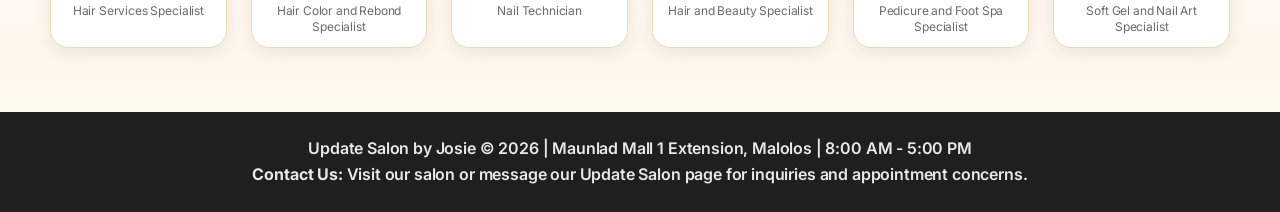
==== commit c73953ea: "Update service section titles and image file extension" ====
--- a/index.html
+++ b/index.html
@@ -43,11 +43,11 @@
             <div class="hero-actions">
                 <a class="btn btn-primary" href="check-status.html">Check Status</a>
                 <a class="btn btn-outline" href="#servicesSection">View Services</a>
-                <a class="btn btn-status-small" href="check-status.html">Check Status</a>
+
             </div>
         </div>
         <div class="hero-image-wrap">
-            <img class="hero-img" src="images/salon.jpg" alt="Update Salon">
+            <img class="hero-img" src="images/salon.JPG" alt="Update Salon">
         </div>
     </div>
 </section>
@@ -56,7 +56,7 @@
     <div class="container">
         <div class="section-title">
             <span>What We Offer</span>
-            <h2>Popular Services</h2>
+            <h2>Our Services</h2>
         </div>
         <div id="homeServices" class="grid grid-3"></div>
         <div class="center-actions">
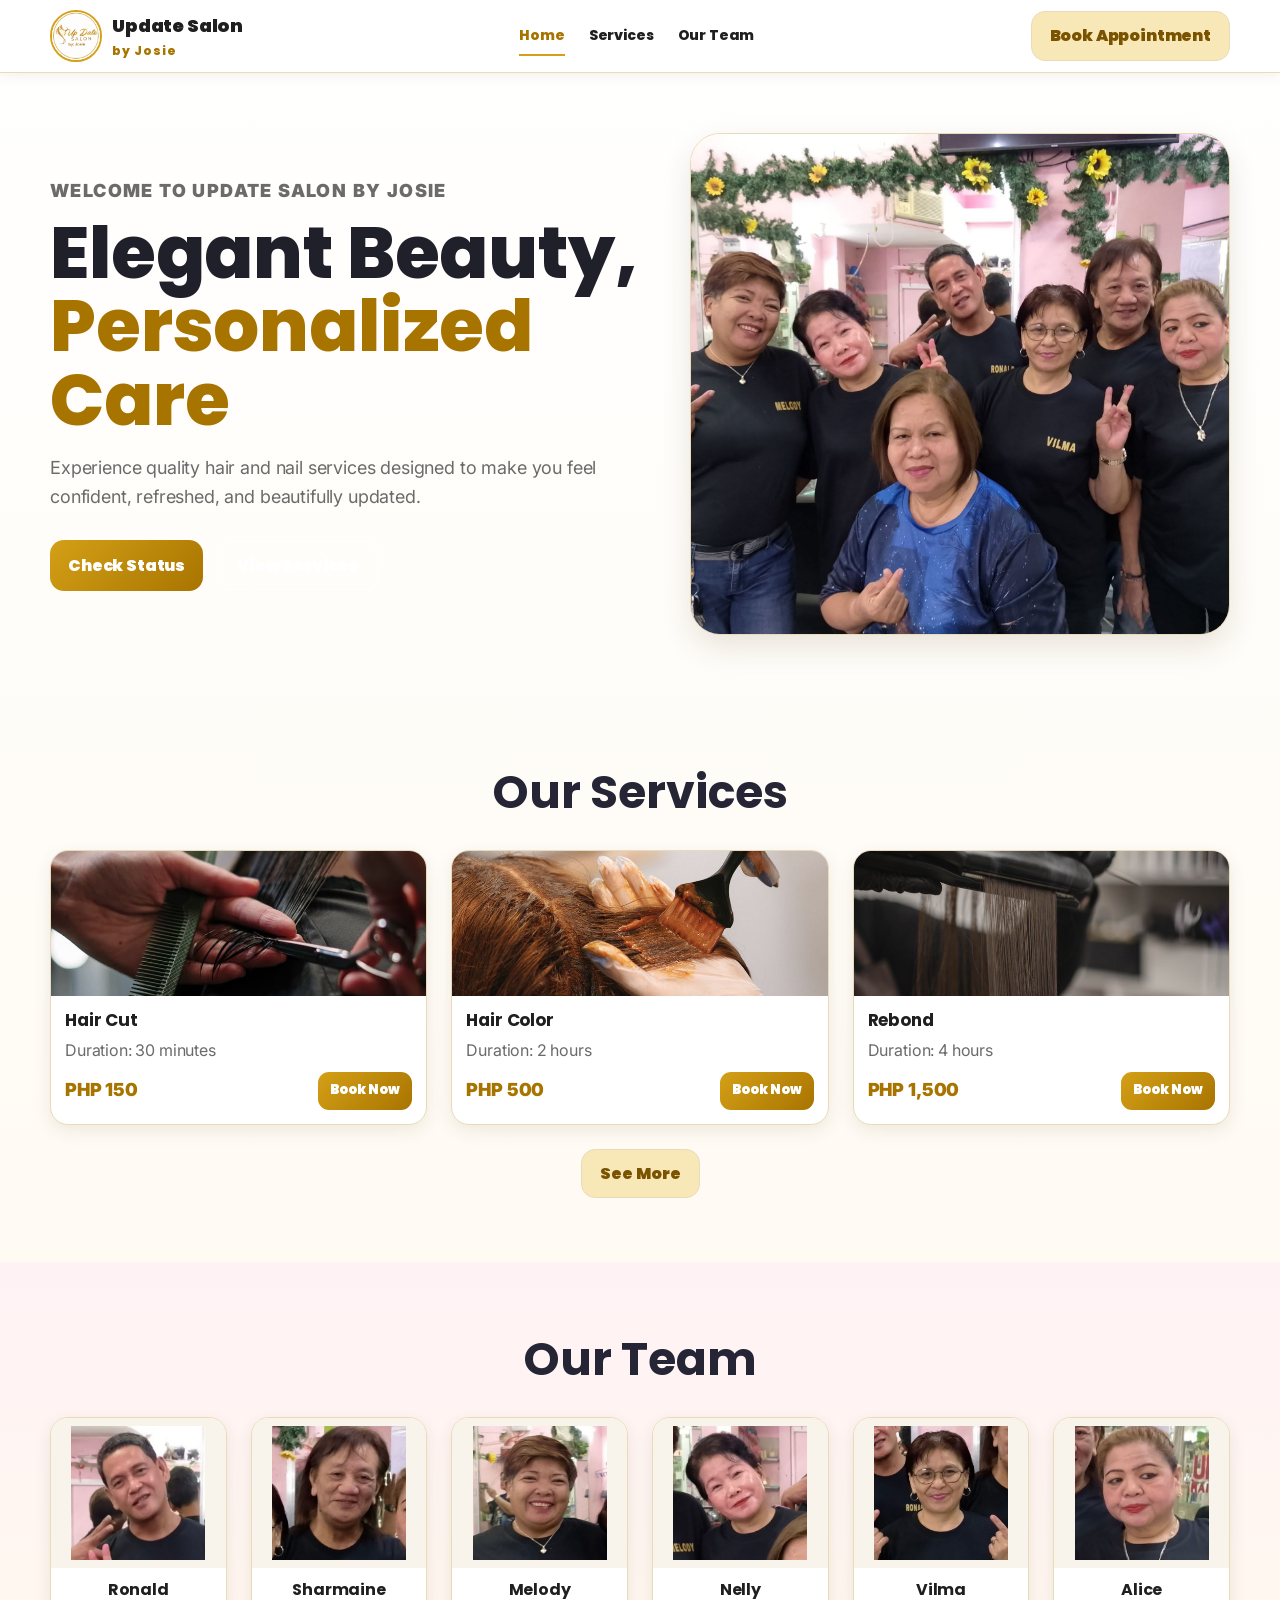
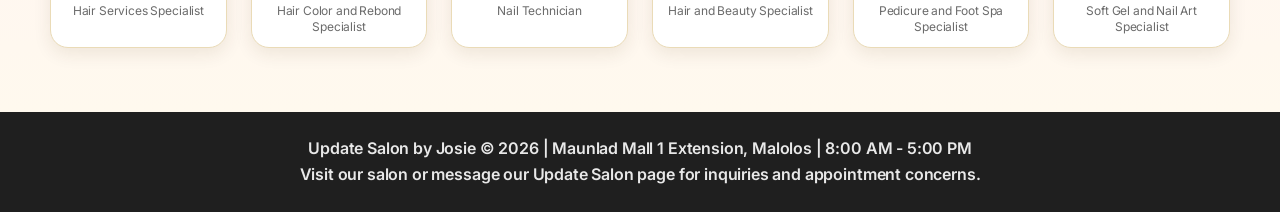
==== commit d48bb174: "Update footer contact link styling" ====
--- a/index.html
+++ b/index.html
@@ -79,7 +79,7 @@
 <footer class="footer" id="contactFooter">
     <div class="container footer-simple">
         <p>Update Salon by Josie &copy; 2026 | Maunlad Mall 1 Extension, Malolos | 8:00 AM - 5:00 PM</p>
-        <p><b>Contact Us:</b> Visit our salon or message our <a href="https://www.facebook.com/share/18LYRwRerY/?mibextid=wwXIfr" target="_blank">Update Salon</a> page for inquiries and appointment concerns.</p>
+        <p> Visit our salon or message our <a class="footer-link" href="https://www.facebook.com/share/18LYRwRerY/?mibextid=wwXIfr" target="_blank">Update Salon</a> page for inquiries and appointment concerns.</p>
     </div>
 </footer>
 
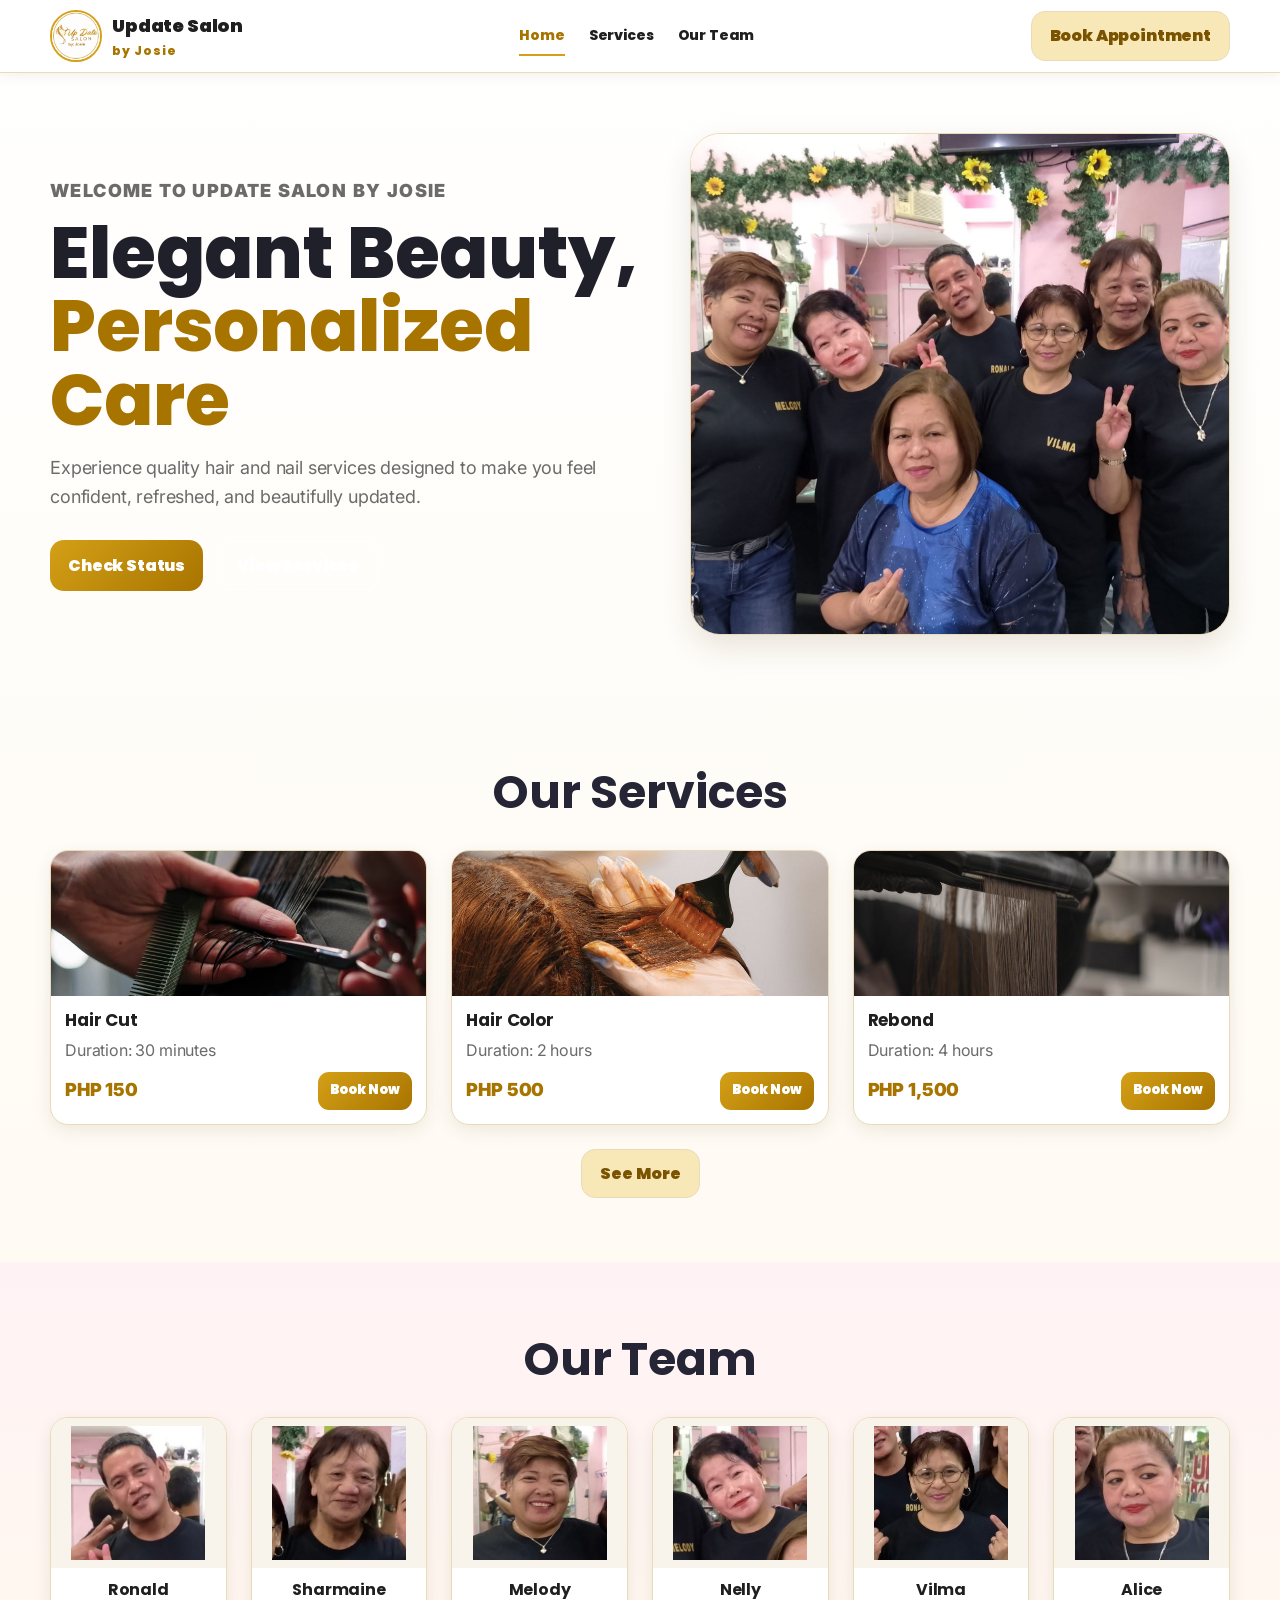
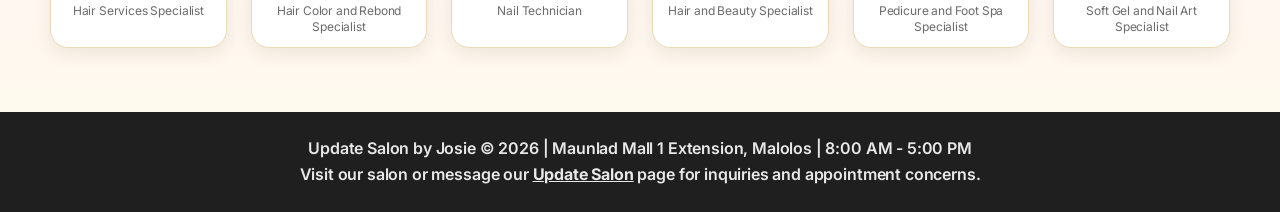
==== commit f8e1134f: "Update index.html" ====
--- a/index.html
+++ b/index.html
@@ -79,7 +79,11 @@
 <footer class="footer" id="contactFooter">
     <div class="container footer-simple">
         <p>Update Salon by Josie &copy; 2026 | Maunlad Mall 1 Extension, Malolos | 8:00 AM - 5:00 PM</p>
-        <p> Visit our salon or message our <a class="footer-link" href="https://www.facebook.com/share/18LYRwRerY/?mibextid=wwXIfr" target="_blank">Update Salon</a> page for inquiries and appointment concerns.</p>
+        <p>
+            Visit our salon or message our 
+            <a href="https://www.facebook.com/share/18LYRwRerY/?mibextid=wwXIfr" target="_blank" class="footer-link">Update Salon</a> 
+            page for inquiries and appointment concerns.
+        </p>
     </div>
 </footer>
 
--- a/css/style.css
+++ b/css/style.css
@@ -380,6 +380,16 @@
     border: 1px solid var(--border);
 }
 
+.footer-link {
+    color: #b8860b;
+    font-weight: 700;
+    text-decoration: underline;
+}
+
+.footer-link:hover {
+    color: #8a6500;
+}
+
 .footer {
     padding: 24px 0;
     color: #fff;
